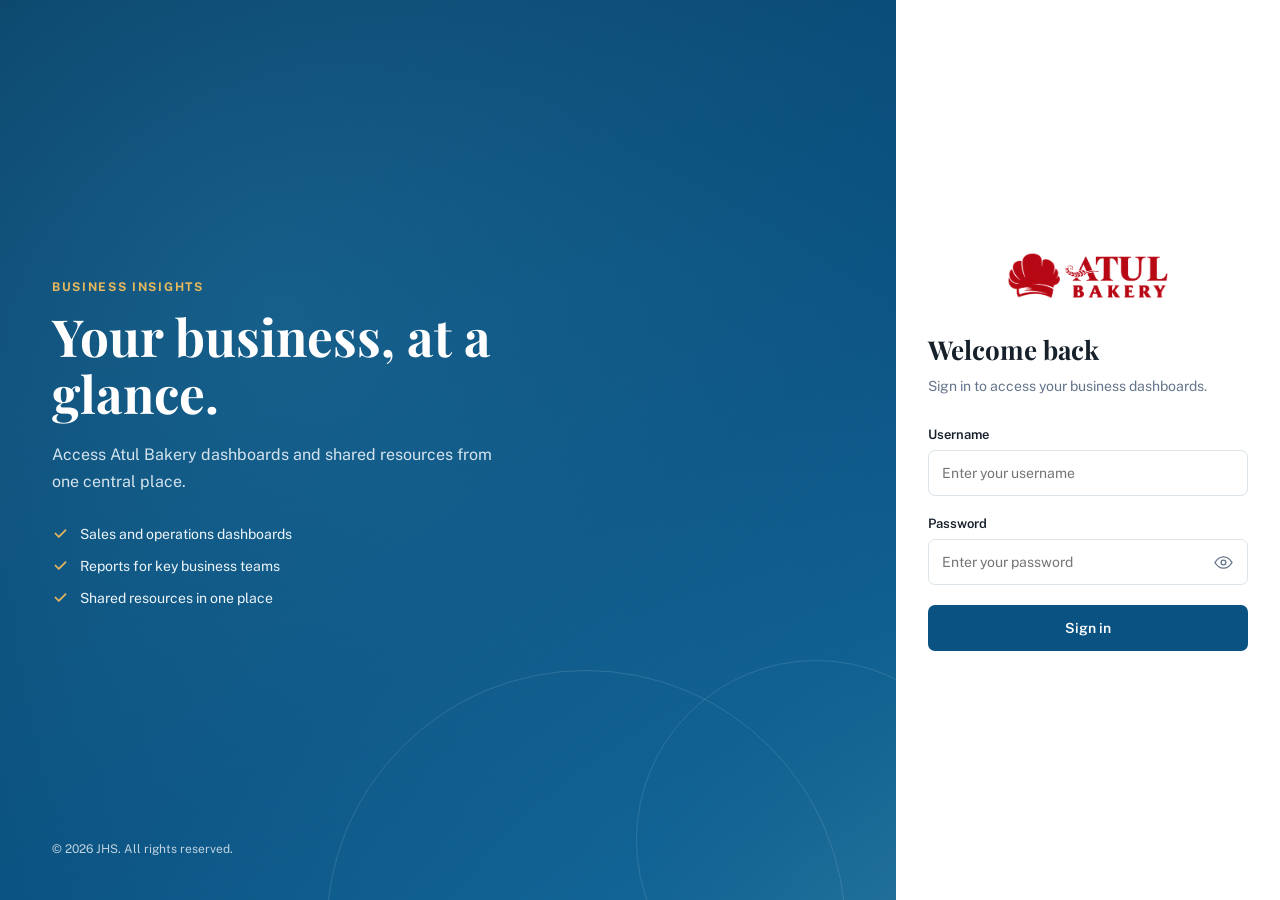
==== login.html @ 5c7ce83d "Add files via upload" ====
<!DOCTYPE html>
<html lang="en">
<head>
    <meta charset="UTF-8">
    <meta name="viewport" content="width=device-width, initial-scale=1.0">
    <meta name="theme-color" content="#0a5282">
    <title>Sign in | Atul Bakery</title>
    <link rel="preconnect" href="https://fonts.googleapis.com">
    <link rel="preconnect" href="https://fonts.gstatic.com" crossorigin>
    <link href="https://fonts.googleapis.com/css2?family=Public+Sans:wght@400;500;600;700&family=Playfair+Display:wght@600;700&display=swap" rel="stylesheet">
    <style>
        :root {
            color-scheme: light;
            --brand: #0a5282;
            --brand-dark: #073d62;
            --accent: #e7b85c;
            --ink: #17212b;
            --muted: #64748b;
            --border: #dce4ea;
            --page: #f5f8fa;
            --error: #b42318;
        }

        *, *::before, *::after { box-sizing: border-box; }

        body {
            min-width: 320px;
            min-height: 100vh;
            margin: 0;
            color: var(--ink);
            background: var(--page);
            font-family: "Public Sans", Arial, sans-serif;
            -webkit-font-smoothing: antialiased;
        }

        .auth-layout {
            display: grid;
            grid-template-columns: minmax(0, 7fr) minmax(360px, 3fr);
            min-height: 100vh;
        }

        .brand-panel {
            position: relative;
            display: flex;
            min-height: 100vh;
            flex-direction: column;
            justify-content: space-between;
            overflow: hidden;
            padding: 44px 52px;
            color: #fff;
            background:
                radial-gradient(ellipse at 18% 20%, rgba(52, 145, 190, .32), transparent 42%),
                radial-gradient(ellipse at 78% 82%, rgba(231, 184, 92, .14), transparent 36%),
                linear-gradient(145deg, #073d62, #0a5282 62%, #146b9d);
            background-size: 170% 170%, 160% 160%, auto;
            animation: background-drift 22s ease-in-out infinite alternate;
        }

        .brand-panel::before,
        .brand-panel::after {
            position: absolute;
            width: 360px;
            height: 360px;
            border: 1px solid rgba(255, 255, 255, .12);
            border-radius: 50%;
            content: "";
            pointer-events: none;
        }

        .brand-panel::before {
            right: -100px;
            bottom: -120px;
            animation: ring-float 18s ease-in-out infinite;
        }

        .brand-panel::after {
            right: 50px;
            bottom: -290px;
            width: 520px;
            height: 520px;
            animation: ring-float 24s ease-in-out infinite reverse;
        }

        .pastry-layer {
            position: absolute;
            z-index: 0;
            inset: 0;
            overflow: hidden;
            pointer-events: none;
        }

        .pastry-item {
            position: absolute;
            bottom: -72px;
            font-size: var(--item-size);
            line-height: 1;
            opacity: 0;
            filter: drop-shadow(0 3px 5px rgba(0, 0, 0, .2));
            animation: pastry-float var(--item-duration) ease-in-out var(--item-delay) infinite;
        }

        .pastry-item:nth-child(1) { left: 8%; --item-size: 40px; --item-duration: 17s; --item-delay: -8s; }
        .pastry-item:nth-child(2) { left: 22%; --item-size: 40px; --item-duration: 14s; --item-delay: -2s; }
        .pastry-item:nth-child(3) { left: 38%; --item-size: 40px; --item-duration: 21s; --item-delay: -13s; }
        .pastry-item:nth-child(4) { left: 54%; --item-size: 40px; --item-duration: 16s; --item-delay: -5s; }
        .pastry-item:nth-child(5) { left: 69%; --item-size: 40px; --item-duration: 20s; --item-delay: -16s; }
        .pastry-item:nth-child(6) { left: 84%; --item-size: 40px; --item-duration: 15s; --item-delay: -9s; }
        .pastry-item:nth-child(7) { left: 95%; --item-size: 40px; --item-duration: 18s; --item-delay: -4s; }

        @keyframes background-drift {
            from { background-position: 0% 0%, 100% 100%, 0 0; }
            to { background-position: 100% 100%, 0% 0%, 0 0; }
        }

        @keyframes pastry-float {
            0% { opacity: 0; transform: translate3d(0, 0, 0) rotate(-8deg) scale(.8); }
            12% { opacity: .48; }
            85% { opacity: .42; }
            100% { opacity: 0; transform: translate3d(22px, -110vh, 0) rotate(12deg) scale(1.05); }
        }

        @keyframes ring-float {
            0%, 100% { transform: translate3d(0, 0, 0); }
            50% { transform: translate3d(-18px, -14px, 0); }
        }

        .panel-brand {
            position: relative;
            z-index: 1;
            display: flex;
            align-items: center;
            gap: 14px;
            font-family: "Playfair Display", Georgia, serif;
            font-size: 22px;
            font-weight: 700;
        }

        .panel-brand img {
            width: 58px;
            height: 58px;
            padding: 5px;
            border-radius: 50%;
            background: #fff;
            object-fit: contain;
        }

        .brand-copy {
            position: relative;
            z-index: 1;
            width: min(520px, 100%);
            margin: auto 0;
            padding: 56px 0;
        }

        .eyebrow {
            margin: 0 0 14px;
            color: var(--accent);
            font-size: 12px;
            font-weight: 700;
            letter-spacing: .14em;
            text-transform: uppercase;
        }

        .brand-copy h1 {
            margin: 0 0 18px;
            font-family: "Playfair Display", Georgia, serif;
            font-size: clamp(36px, 4vw, 56px);
            line-height: 1.12;
        }

        .brand-copy > p:not(.eyebrow) {
            max-width: 450px;
            margin: 0 0 30px;
            color: #d5e4ee;
            font-size: 16px;
            line-height: 1.7;
        }

        .feature-list {
            display: grid;
            gap: 15px;
            margin: 0;
            padding: 0;
            list-style: none;
        }

        .feature-list li {
            display: flex;
            align-items: center;
            gap: 11px;
            color: #edf5f9;
            font-size: 14px;
        }

        .feature-list svg { flex: 0 0 auto; color: var(--accent); }

        .panel-footer {
            position: relative;
            z-index: 1;
            color: #c1d4e0;
            font-size: 12px;
        }

        .form-panel {
            display: flex;
            align-items: center;
            justify-content: center;
            padding: 44px 32px;
            background: #fff;
        }

        .form-card { width: min(100%, 380px); }

        .form-logo {
            display: block;
            width: 50%;
            height: 50%;
            margin: 0 auto 30px;
            object-fit: contain;
        }

        .form-card h2 {
            margin: 0 0 8px;
            font-family: "Playfair Display", Georgia, serif;
            font-size: 26px;
        }

        .subtitle {
            margin: 0 0 30px;
            color: var(--muted);
            font-size: 14px;
            line-height: 1.6;
        }

        .field { margin-bottom: 20px; }

        .field label {
            display: block;
            margin-bottom: 8px;
            font-size: 13px;
            font-weight: 600;
        }

        .input-wrap { position: relative; }

        .input-wrap input {
            width: 100%;
            min-height: 46px;
            padding: 11px 44px 11px 13px;
            border: 1px solid var(--border);
            border-radius: 7px;
            color: var(--ink);
            background: #fff;
            font: inherit;
            font-size: 14px;
        }

        .input-wrap input:focus {
            border-color: var(--brand);
            outline: 3px solid rgba(10, 82, 130, .14);
        }

        .toggle-password {
            position: absolute;
            top: 50%;
            right: 9px;
            display: grid;
            width: 32px;
            height: 32px;
            place-items: center;
            transform: translateY(-50%);
            border: 0;
            border-radius: 5px;
            color: var(--muted);
            background: transparent;
            cursor: pointer;
        }

        .toggle-password:hover { color: var(--brand); background: #f1f6f9; }

        .submit-button {
            display: flex;
            width: 100%;
            min-height: 46px;
            align-items: center;
            justify-content: center;
            margin-top: 8px;
            border: 0;
            border-radius: 7px;
            color: #fff;
            background: var(--brand);
            font: inherit;
            font-size: 14px;
            font-weight: 600;
            cursor: pointer;
            transition: background .15s ease;
        }

        .submit-button:hover { background: var(--brand-dark); }

        .form-status {
            display: none;
            margin: 16px 0 0;
            padding: 11px 12px;
            border: 1px solid #f2c6c3;
            border-radius: 7px;
            color: var(--error);
            background: #fff5f4;
            font-size: 13px;
            line-height: 1.5;
        }

        .form-status.show { display: block; }

        button:focus-visible, a:focus-visible {
            outline: 3px solid rgba(10, 82, 130, .35);
            outline-offset: 3px;
        }

        @media (max-width: 850px) {
            .auth-layout { grid-template-columns: 1fr; }
            .brand-panel { display: none; }
            .form-panel { min-height: 100vh; padding: 36px 24px; }
        }

        @media (prefers-reduced-motion: reduce) {
            *, *::before, *::after { scroll-behavior: auto !important; transition-duration: .01ms !important; }
            .brand-panel, .brand-panel::before, .brand-panel::after, .pastry-item { animation: none !important; }
        }
    </style>
</head>
<body>
    <main class="auth-layout">
        <section class="brand-panel" aria-label="Atul Bakery">
            <div class="pastry-layer" aria-hidden="true">
                <span class="pastry-item">🍰</span>
                <span class="pastry-item">🥐</span>
                <span class="pastry-item">🍩</span>
                <span class="pastry-item">🧁</span>
                <span class="pastry-item">🍪</span>
                <span class="pastry-item">🎂</span>
                <span class="pastry-item">🍞</span>
            </div>

            <!-- <div class="panel-brand">
                <img src="Atul Bakery Logo.png" alt="">
                <span>Atul Bakery</span>
            </div> -->

            <div class="brand-copy">
                <p class="eyebrow">Business insights</p>
                <h1>Your business, at a glance.</h1>
                <p>Access Atul Bakery dashboards and shared resources from one central place.</p>
                <ul class="feature-list">
                    <li>
                        <svg width="17" height="17" viewBox="0 0 20 20" fill="none" aria-hidden="true"><path d="m4 10 4 4 8-8" stroke="currentColor" stroke-width="2" stroke-linecap="round" stroke-linejoin="round"/></svg>
                        Sales and operations dashboards
                    </li>
                    <li>
                        <svg width="17" height="17" viewBox="0 0 20 20" fill="none" aria-hidden="true"><path d="m4 10 4 4 8-8" stroke="currentColor" stroke-width="2" stroke-linecap="round" stroke-linejoin="round"/></svg>
                        Reports for key business teams
                    </li>
                    <li>
                        <svg width="17" height="17" viewBox="0 0 20 20" fill="none" aria-hidden="true"><path d="m4 10 4 4 8-8" stroke="currentColor" stroke-width="2" stroke-linecap="round" stroke-linejoin="round"/></svg>
                        Shared resources in one place
                    </li>
                </ul>
            </div>

            <div class="panel-footer">&copy; <span id="year"></span> JHS. All rights reserved.</div>
        </section>

        <section class="form-panel" aria-labelledby="formTitle">
            <div class="form-card">
                <img class="form-logo" src="Atul Bakery Logo.png" alt="Atul Bakery logo">
                <h2 id="formTitle">Welcome back</h2>
                <p class="subtitle">Sign in to access your business dashboards.</p>

                <form id="loginForm">
                    <div class="field">
                        <label for="username">Username</label>
                        <div class="input-wrap">
                            <input id="username" name="username" type="text" autocomplete="username" placeholder="Enter your username" required>
                        </div>
                    </div>

                    <div class="field">
                        <label for="password">Password</label>
                        <div class="input-wrap">
                            <input id="password" name="password" type="password" autocomplete="current-password" placeholder="Enter your password" required>
                            <button class="toggle-password" id="togglePassword" type="button" aria-label="Show password" aria-pressed="false">
                                <svg width="19" height="19" viewBox="0 0 20 20" fill="none" aria-hidden="true">
                                    <path d="M1 10s3.5-6 9-6 9 6 9 6-3.5 6-9 6-9-6-9-6Z" stroke="currentColor" stroke-width="1.4"/>
                                    <circle cx="10" cy="10" r="2.5" stroke="currentColor" stroke-width="1.4"/>
                                </svg>
                            </button>
                        </div>
                    </div>

                    <button class="submit-button" type="submit">Sign in</button>
                    <p class="form-status" id="formStatus" role="status" aria-live="polite"></p>
                </form>
            </div>
        </section>
    </main>

    <script>
        const STATIC_USERNAME = 'Admin';
        const STATIC_PASSWORD = 'Admin';
        const loginForm = document.getElementById('loginForm');
        const usernameInput = document.getElementById('username');
        const passwordInput = document.getElementById('password');
        const togglePassword = document.getElementById('togglePassword');
        const formStatus = document.getElementById('formStatus');

        document.getElementById('year').textContent = new Date().getFullYear();

        togglePassword.addEventListener('click', () => {
            const showPassword = passwordInput.type === 'password';
            passwordInput.type = showPassword ? 'text' : 'password';
            togglePassword.setAttribute('aria-label', showPassword ? 'Hide password' : 'Show password');
            togglePassword.setAttribute('aria-pressed', String(showPassword));
        });

        loginForm.addEventListener('submit', (event) => {
            event.preventDefault();

            if (usernameInput.value !== STATIC_USERNAME || passwordInput.value !== STATIC_PASSWORD) {
                formStatus.textContent = 'The username or password is incorrect.';
                formStatus.classList.add('show');
                return;
            }

            try {
                sessionStorage.setItem('atulBakeryAuthenticated', 'true');
                window.location.replace('index.html');
            } catch (error) {
                console.error('Could not create the sign-in session:', error);
                formStatus.textContent = 'Could not start a sign-in session. Please enable browser storage and try again.';
                formStatus.classList.add('show');
            }
        });
    </script>
</body>
</html>
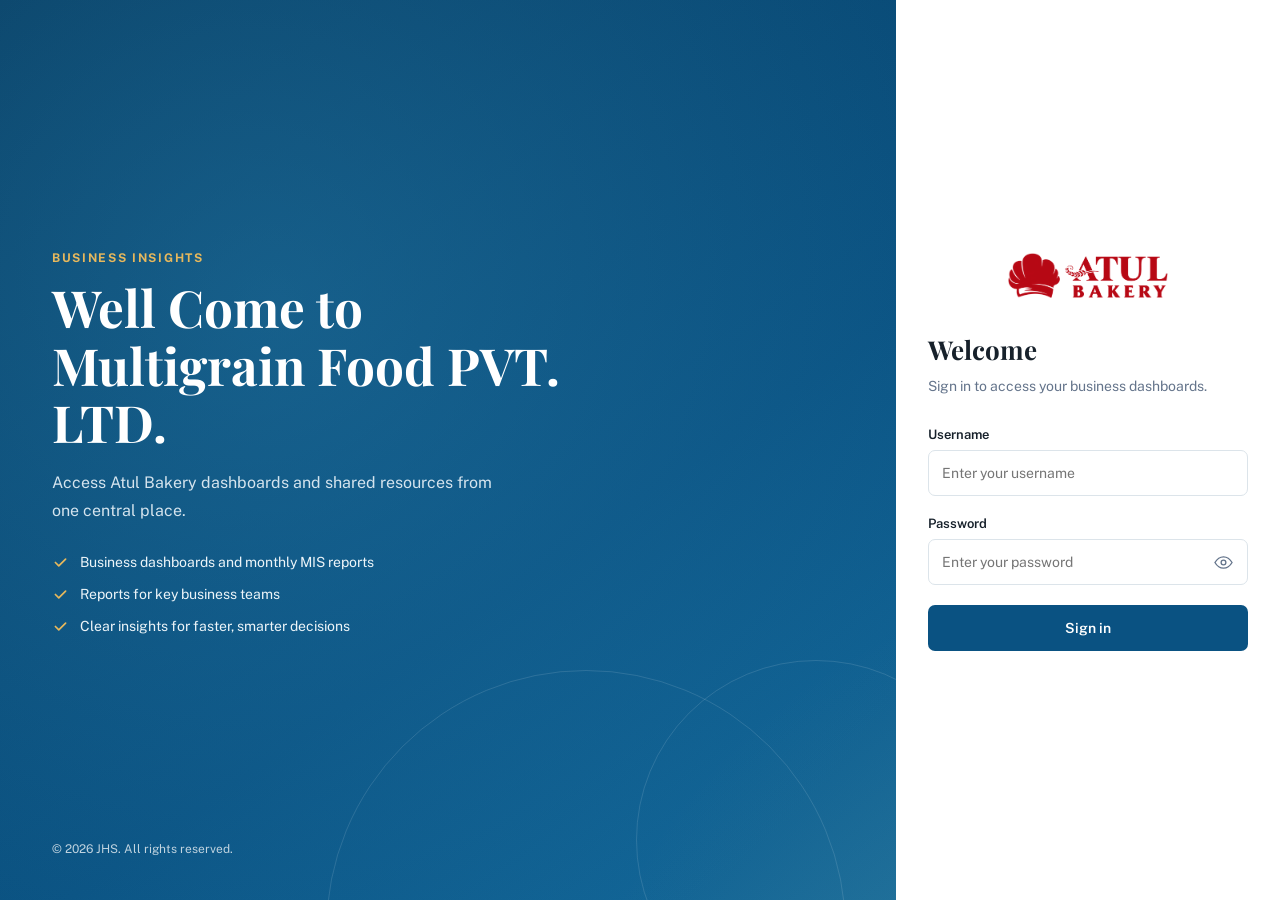
==== commit 39ab41a6: "Revise login page branding and content Updated the login page to reflect new branding and content." ====
--- a/login.html
+++ b/login.html
@@ -349,12 +349,12 @@
 
             <div class="brand-copy">
                 <p class="eyebrow">Business insights</p>
-                <h1>Your business, at a glance.</h1>
+                <h1>Well Come to Multigrain Food PVT. LTD.</h1>
                 <p>Access Atul Bakery dashboards and shared resources from one central place.</p>
                 <ul class="feature-list">
                     <li>
                         <svg width="17" height="17" viewBox="0 0 20 20" fill="none" aria-hidden="true"><path d="m4 10 4 4 8-8" stroke="currentColor" stroke-width="2" stroke-linecap="round" stroke-linejoin="round"/></svg>
-                        Sales and operations dashboards
+                        Business dashboards and monthly MIS reports
                     </li>
                     <li>
                         <svg width="17" height="17" viewBox="0 0 20 20" fill="none" aria-hidden="true"><path d="m4 10 4 4 8-8" stroke="currentColor" stroke-width="2" stroke-linecap="round" stroke-linejoin="round"/></svg>
@@ -362,7 +362,7 @@
                     </li>
                     <li>
                         <svg width="17" height="17" viewBox="0 0 20 20" fill="none" aria-hidden="true"><path d="m4 10 4 4 8-8" stroke="currentColor" stroke-width="2" stroke-linecap="round" stroke-linejoin="round"/></svg>
-                        Shared resources in one place
+                       Clear insights for faster, smarter decisions
                     </li>
                 </ul>
             </div>
@@ -373,7 +373,7 @@
         <section class="form-panel" aria-labelledby="formTitle">
             <div class="form-card">
                 <img class="form-logo" src="Atul Bakery Logo.png" alt="Atul Bakery logo">
-                <h2 id="formTitle">Welcome back</h2>
+                <h2 id="formTitle">Welcome</h2>
                 <p class="subtitle">Sign in to access your business dashboards.</p>
 
                 <form id="loginForm">
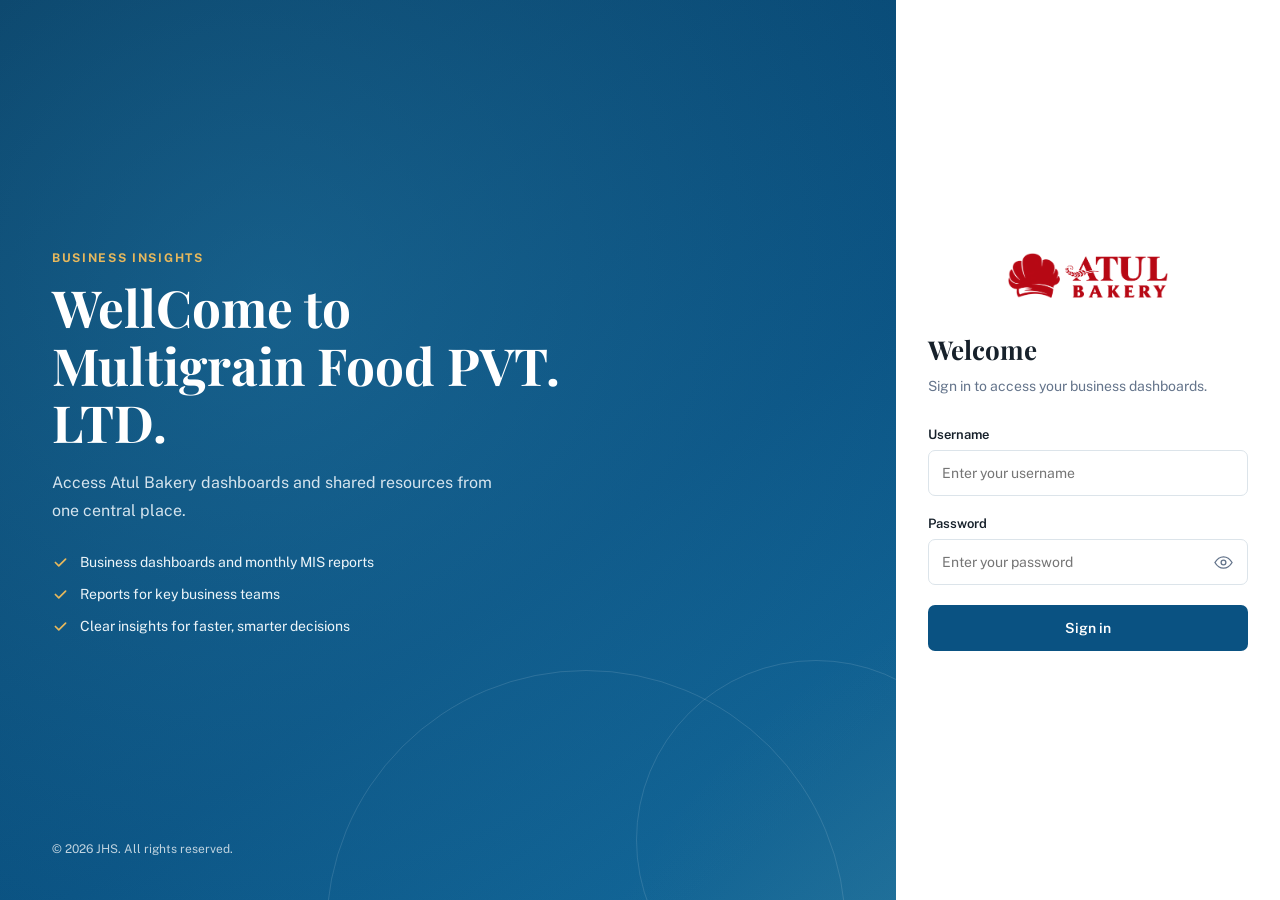
==== commit a876bcd4: "Revise login.html for improved layout and styling Updated the login page structure and styles for At" ====
--- a/login.html
+++ b/login.html
@@ -349,7 +349,7 @@
 
             <div class="brand-copy">
                 <p class="eyebrow">Business insights</p>
-                <h1>Well Come to Multigrain Food PVT. LTD.</h1>
+                <h1>WellCome to Multigrain Food PVT. LTD.</h1>
                 <p>Access Atul Bakery dashboards and shared resources from one central place.</p>
                 <ul class="feature-list">
                     <li>
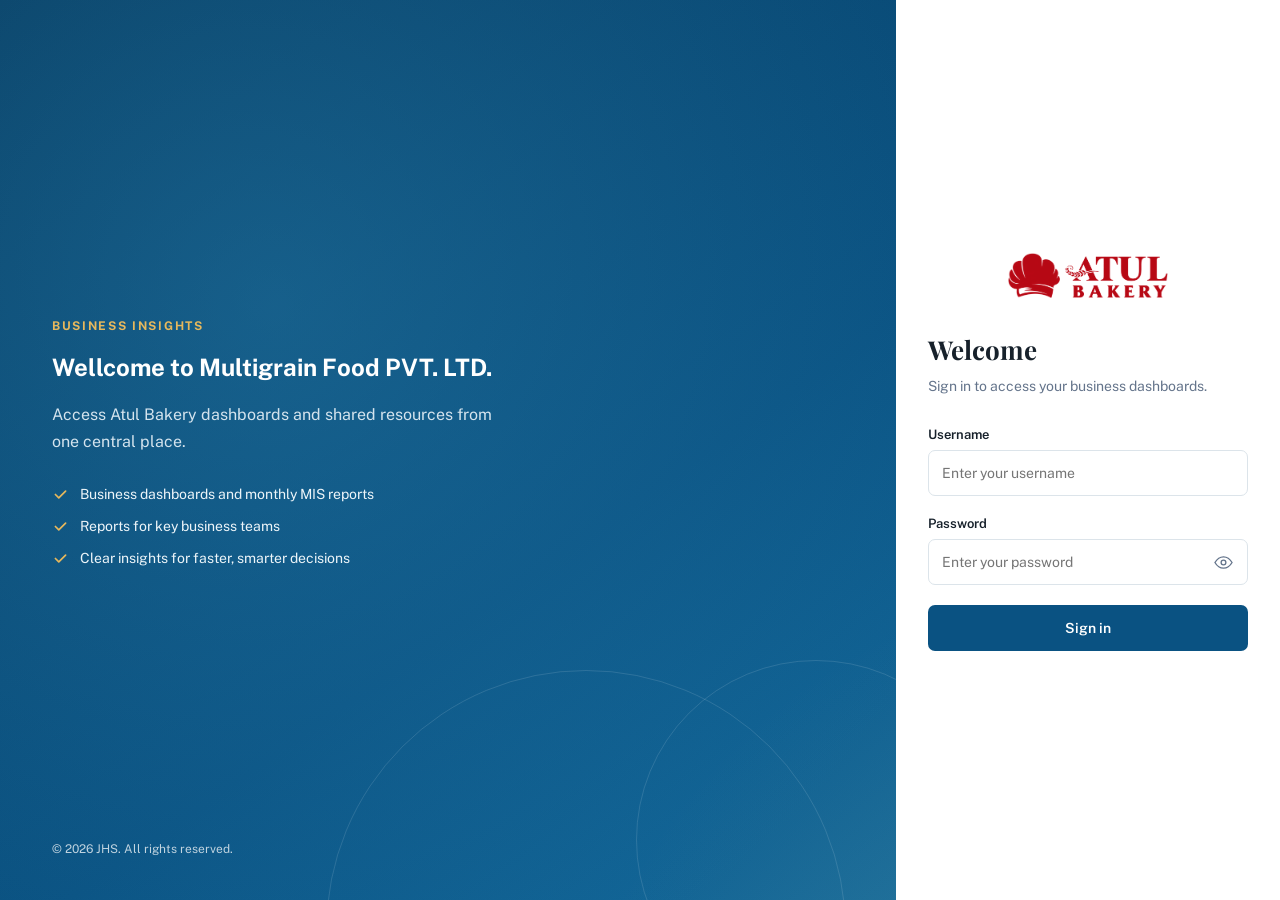
==== commit b712f136: "Update login page content and styling" ====
--- a/login.html
+++ b/login.html
@@ -349,7 +349,7 @@
 
             <div class="brand-copy">
                 <p class="eyebrow">Business insights</p>
-                <h1>WellCome to Multigrain Food PVT. LTD.</h1>
+                <h2>Wellcome to Multigrain Food PVT. LTD.</h2>
                 <p>Access Atul Bakery dashboards and shared resources from one central place.</p>
                 <ul class="feature-list">
                     <li>
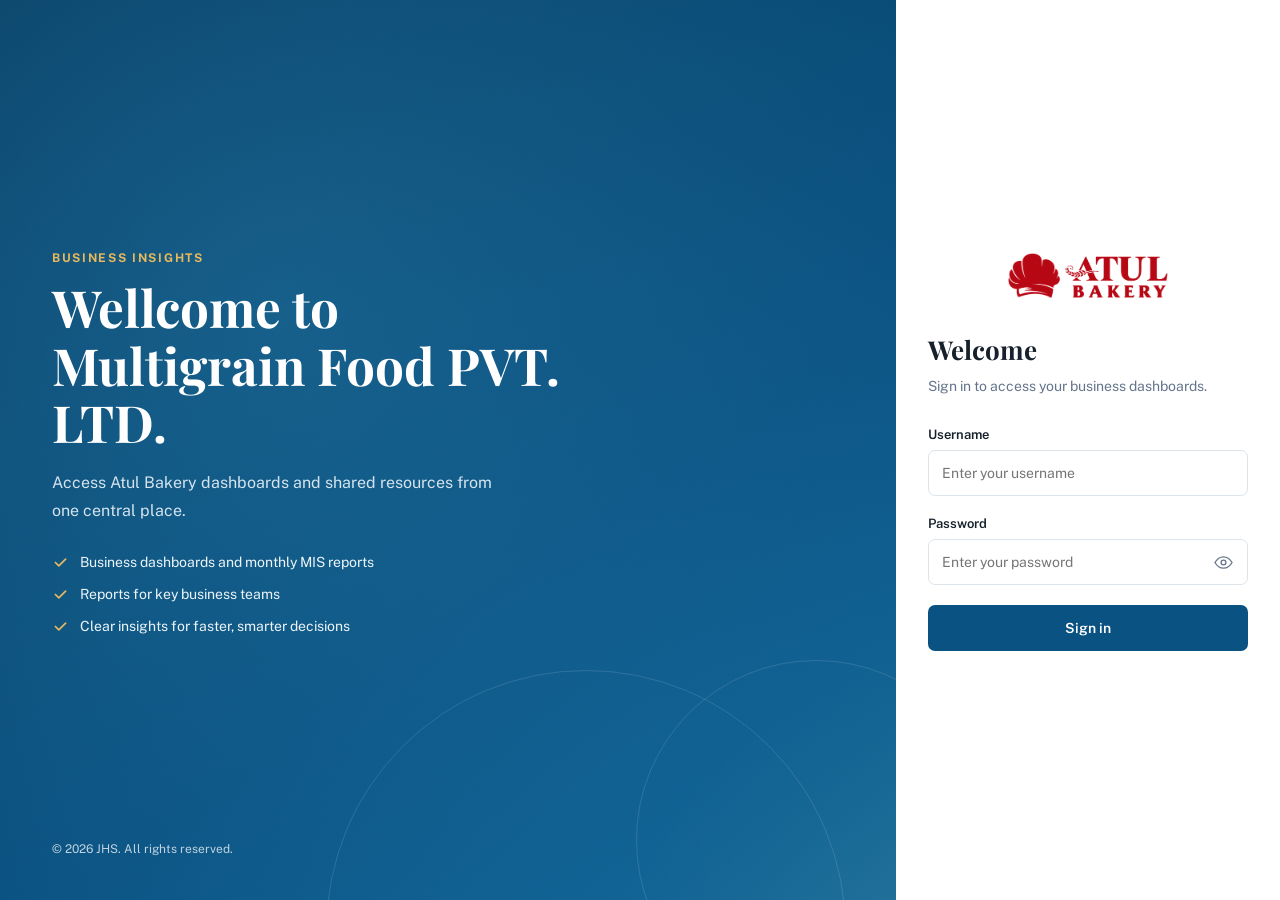
==== commit 4d2c673d: "Fix HTML encoding issues in login.html" ====
--- a/login.html
+++ b/login.html
@@ -349,7 +349,7 @@
 
             <div class="brand-copy">
                 <p class="eyebrow">Business insights</p>
-                <h2>Wellcome to Multigrain Food PVT. LTD.</h2>
+                <h1>Wellcome to Multigrain Food PVT. LTD.</h1>
                 <p>Access Atul Bakery dashboards and shared resources from one central place.</p>
                 <ul class="feature-list">
                     <li>
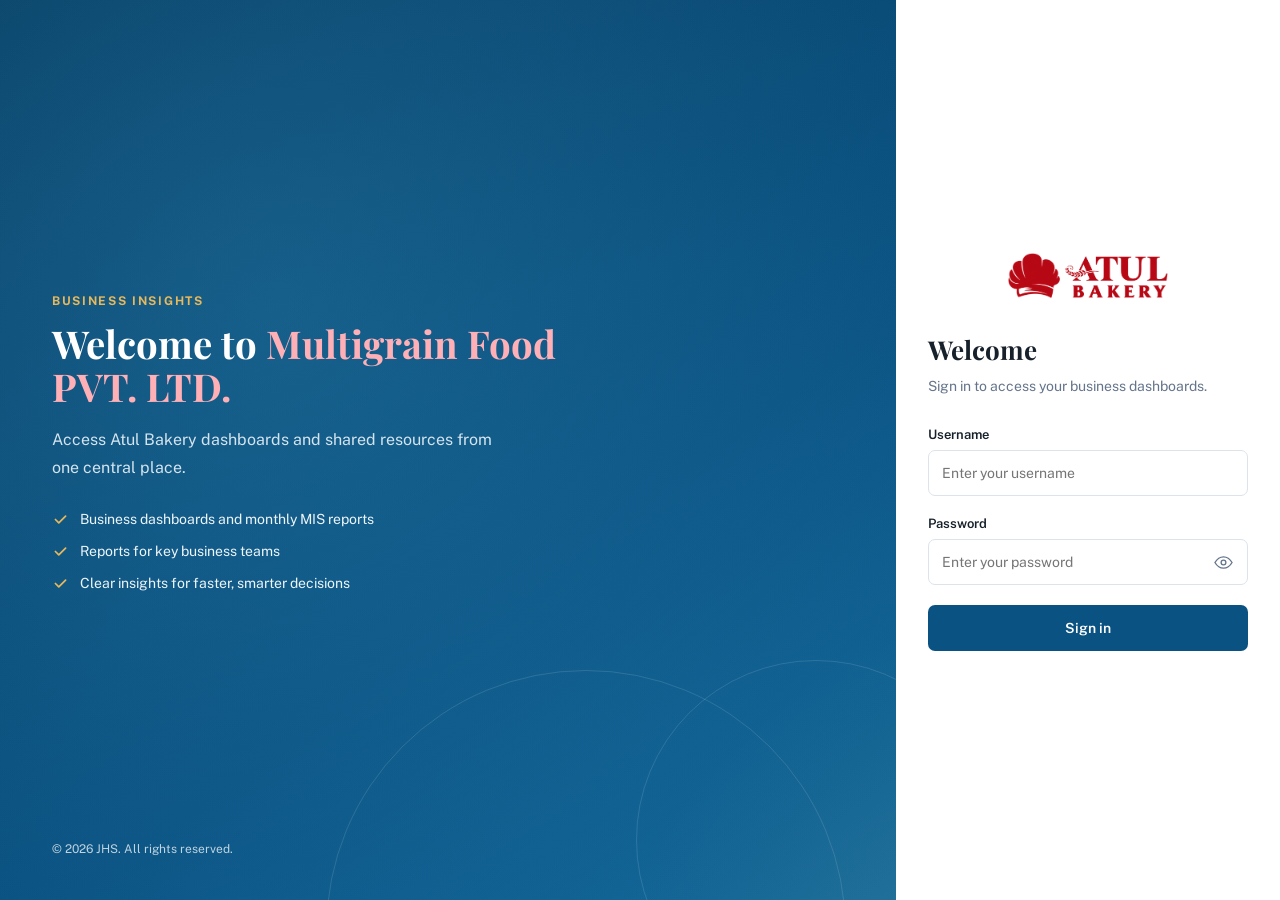
==== commit cdc8a346: "Change company name to Multigrain Food PVT. LTD. Updated the login page to reflect the new company n" ====
--- a/login.html
+++ b/login.html
@@ -164,9 +164,11 @@
         .brand-copy h1 {
             margin: 0 0 18px;
             font-family: "Playfair Display", Georgia, serif;
-            font-size: clamp(36px, 4vw, 56px);
+            font-size: clamp(28px, 3vw, 40px);
             line-height: 1.12;
         }
+
+        .company-name { color: #ffb0b7; }
 
         .brand-copy > p:not(.eyebrow) {
             max-width: 450px;
@@ -349,7 +351,7 @@
 
             <div class="brand-copy">
                 <p class="eyebrow">Business insights</p>
-                <h1>Wellcome to Multigrain Food PVT. LTD.</h1>
+                <h1>Welcome to <span class="company-name">Multigrain Food PVT. LTD.</span></h1>
                 <p>Access Atul Bakery dashboards and shared resources from one central place.</p>
                 <ul class="feature-list">
                     <li>
